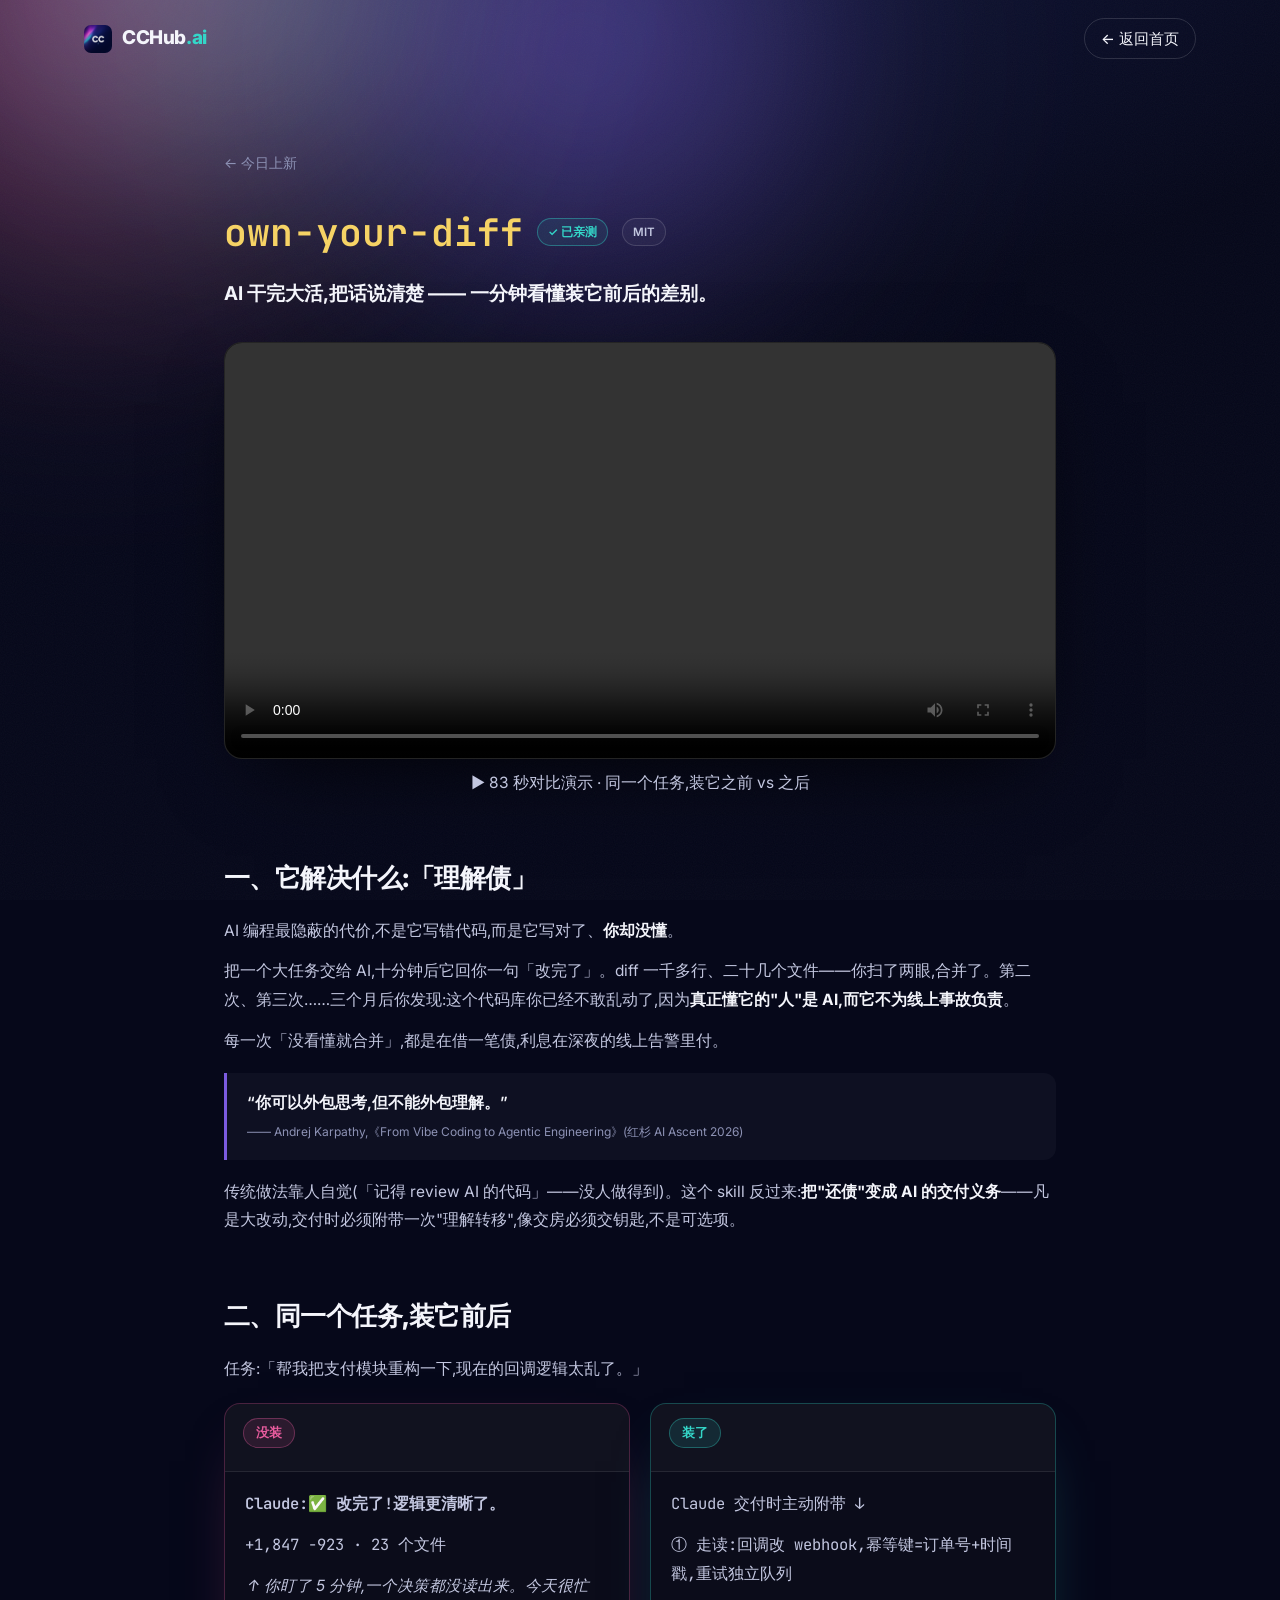
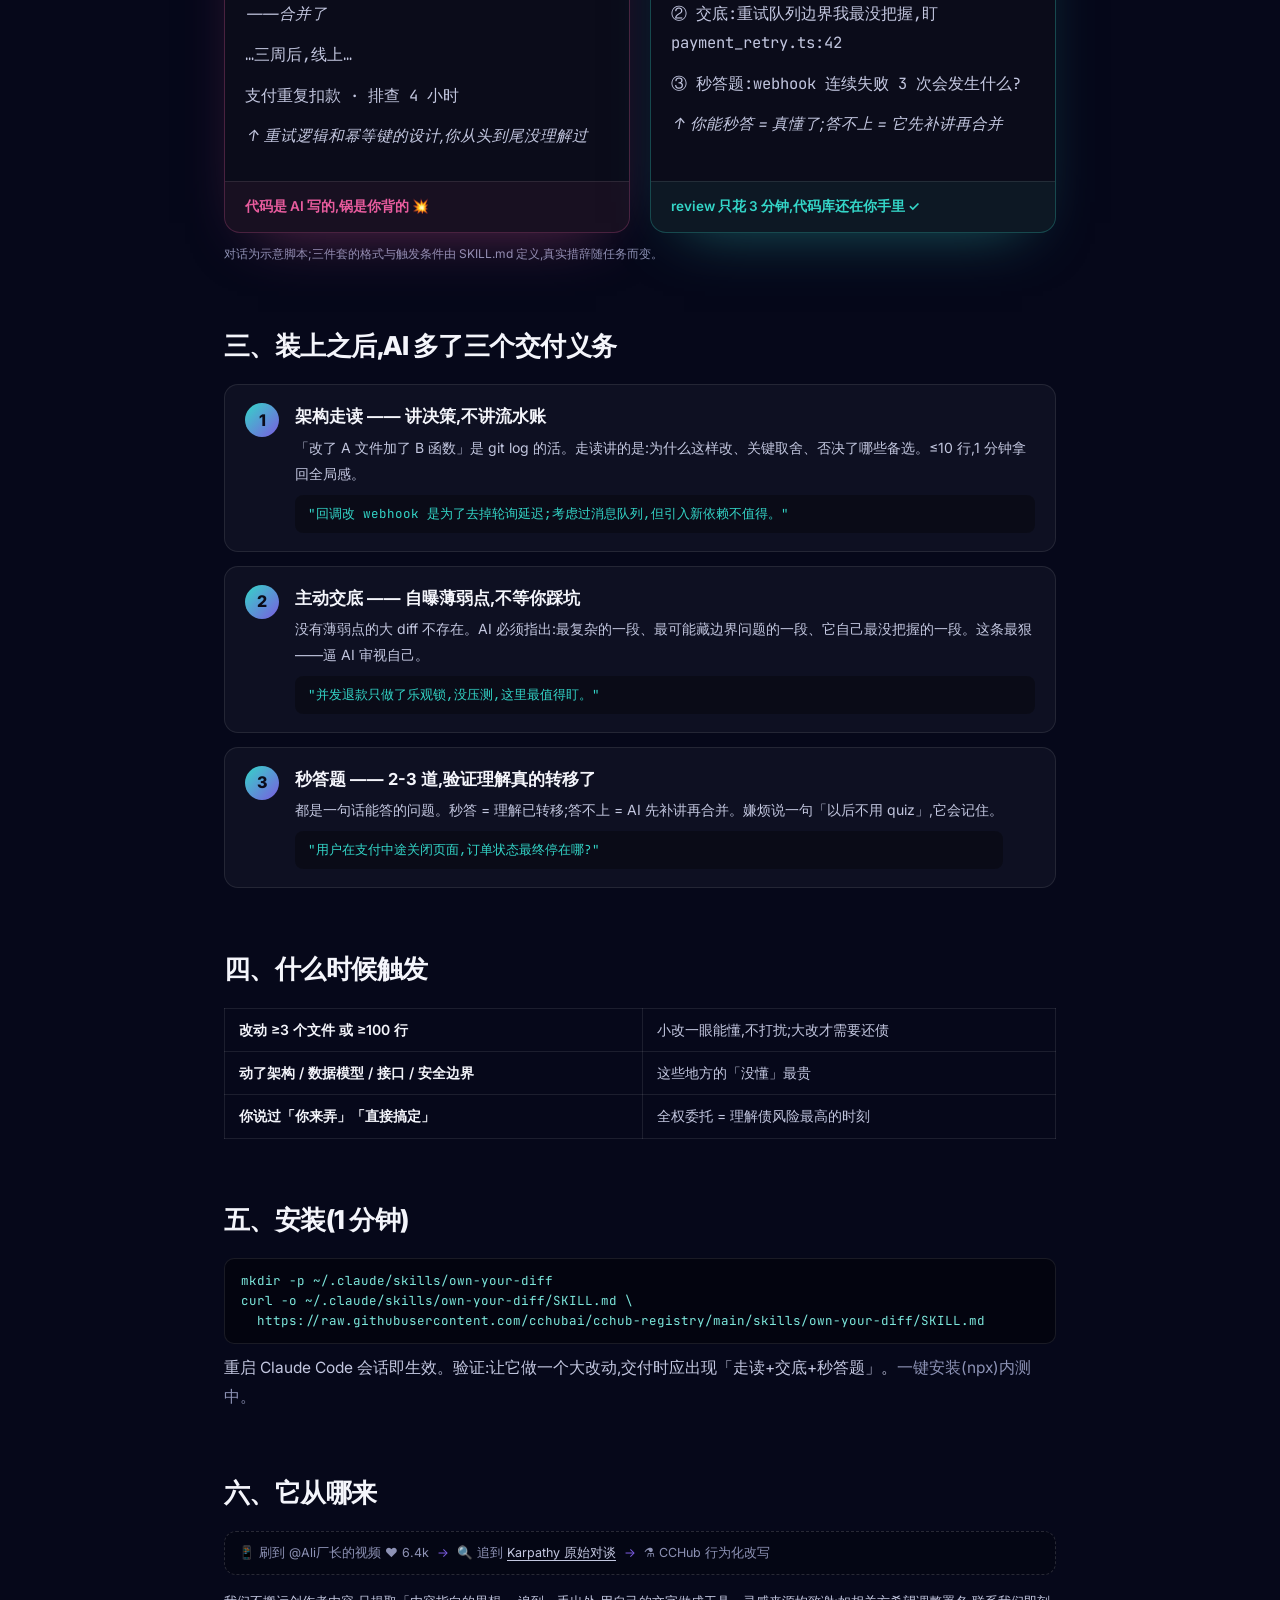
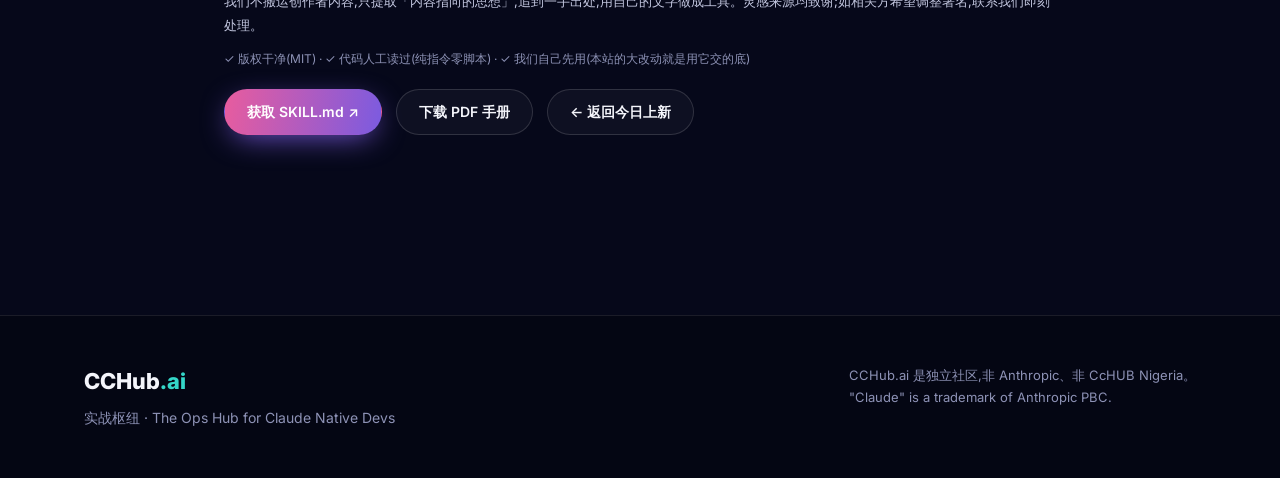
==== docs/skill/own-your-diff.html @ 4784bd50 "feat(site): own-your-diff 站内详解页(内嵌视频+图文全文+PDF下载),首页卡片接入口" ====
<!DOCTYPE html>
<html lang="zh-CN">
<head>
<meta charset="UTF-8">
<meta name="viewport" content="width=device-width, initial-scale=1.0">
<title>own-your-diff · 详解 — CCHub.ai</title>
<meta name="description" content="own-your-diff:AI 干完大活,把话说清楚。视频+图文详解使用前后的差别。">
<link rel="icon" type="image/png" href="../assets/favicon.png">
<link rel="preconnect" href="https://fonts.googleapis.com">
<link rel="preconnect" href="https://fonts.gstatic.com" crossorigin>
<link href="https://fonts.googleapis.com/css2?family=Inter:wght@400;500;600;700;800&family=JetBrains+Mono:wght@400;500&display=swap" rel="stylesheet">
<link rel="stylesheet" href="../styles.css?v=9">
<style>
.detail{max-width:880px;margin:0 auto;padding:150px 24px 80px}
.detail__back{font-size:14px;color:var(--ink-mute)}
.detail__back:hover{color:var(--au-teal)}
.detail__head{margin:26px 0 14px;display:flex;align-items:center;gap:14px;flex-wrap:wrap}
.detail__head code{font-family:var(--mono);font-size:clamp(26px,4vw,38px);font-weight:600;color:#f6d365}
.detail__tag{font-size:15px;color:var(--ink-soft)}
.detail h2{font-size:clamp(21px,2.6vw,26px);font-weight:800;letter-spacing:-.02em;margin:60px 0 18px}
.detail p{font-size:15.5px;color:var(--ink-soft);line-height:1.85;margin-bottom:12px}
.detail p b{color:var(--ink)}
.video-wrap{margin:30px 0 8px;border:1px solid var(--line-2);border-radius:18px;overflow:hidden;
  box-shadow:0 30px 80px -30px rgba(0,0,0,.8);background:#000}
.video-wrap video{width:100%;display:block}
.video-cap{font-size:12.5px;color:var(--ink-mute);text-align:center;margin-top:10px}
.dl-row{display:flex;gap:14px;flex-wrap:wrap;margin-top:20px}
.quote2{border-left:3px solid var(--au-violet);background:var(--glass);padding:16px 20px;border-radius:0 12px 12px 0;margin:18px 0}
.quote2 p{margin:0;font-weight:600;color:var(--ink)}
.quote2 small{color:var(--ink-mute);font-size:12px}
.beh2{display:flex;gap:16px;align-items:flex-start;border:1px solid var(--line);border-radius:14px;
  padding:18px 20px;margin-bottom:14px;background:var(--glass)}
.beh2 .no{flex:none;width:34px;height:34px;border-radius:50%;display:grid;place-items:center;
  font-weight:800;color:#0b0c1a;background:linear-gradient(135deg,var(--au-teal),var(--au-violet))}
.beh2 h3{font-size:16.5px;margin-bottom:5px}
.beh2 p{font-size:14px;margin-bottom:8px}
.beh2 .eg{font-family:var(--mono);font-size:12.5px;color:var(--au-teal);background:rgba(0,0,0,.3);
  border-radius:8px;padding:9px 13px}
.trg{width:100%;border-collapse:collapse;font-size:14px;margin-top:6px}
.trg td{border:1px solid var(--line);padding:10px 14px;color:var(--ink-soft)}
.trg td:first-child{color:var(--ink);font-weight:600}
.cmd2{font-family:var(--mono);font-size:12.5px;color:#7de8dd;background:rgba(0,0,0,.4);border:1px solid var(--line);
  border-radius:10px;padding:12px 16px;margin:10px 0;overflow-x:auto;white-space:pre}
.detail .find__trace{margin:14px 0}
</style>
</head>
<body>

<div class="aurora" aria-hidden="true">
  <div class="aurora__ribbon aurora__ribbon--1"></div>
  <div class="aurora__ribbon aurora__ribbon--2"></div>
  <div class="aurora__ribbon aurora__ribbon--3"></div>
  <div class="aurora__grain"></div>
</div>

<header class="nav" id="nav">
  <div class="nav__inner">
    <a class="brand" href="../index.html"><img class="brand__mark" src="../assets/favicon.png" alt="" width="28" height="28"><span class="brand__word">CCHub<span class="brand__tld">.ai</span></span></a>
    <nav class="nav__links"><a class="nav__cta" href="../index.html">← 返回首页</a></nav>
  </div>
</header>

<main class="detail">
  <a class="detail__back" href="../index.html#still">← 今日上新</a>
  <div class="detail__head">
    <code>own-your-diff</code>
    <span class="badge badge--safe">✓ 已亲测</span><span class="badge badge--mit">MIT</span>
  </div>
  <p class="detail__tag" style="font-size:19px;font-weight:700;color:var(--ink)">AI 干完大活,把话说清楚 —— 一分钟看懂装它前后的差别。</p>

  <div class="video-wrap"><video controls playsinline preload="metadata" src="../media/own-your-diff/demo.mp4"></video></div>
  <p class="video-cap">▶ 83 秒对比演示 · 同一个任务,装它之前 vs 之后</p>

  <h2>一、它解决什么:「理解债」</h2>
  <p>AI 编程最隐蔽的代价,不是它写错代码,而是它写对了、<b>你却没懂</b>。</p>
  <p>把一个大任务交给 AI,十分钟后它回你一句「改完了」。diff 一千多行、二十几个文件——你扫了两眼,合并了。第二次、第三次……三个月后你发现:这个代码库你已经不敢乱动了,因为<b>真正懂它的"人"是 AI,而它不为线上事故负责</b>。</p>
  <p>每一次「没看懂就合并」,都是在借一笔债,利息在深夜的线上告警里付。</p>
  <div class="quote2">
    <p>“你可以外包思考,但不能外包理解。”</p>
    <small>—— Andrej Karpathy,《From Vibe Coding to Agentic Engineering》(红杉 AI Ascent 2026)</small>
  </div>
  <p>传统做法靠人自觉(「记得 review AI 的代码」——没人做得到)。这个 skill 反过来:<b>把"还债"变成 AI 的交付义务</b>——凡是大改动,交付时必须附带一次"理解转移",像交房必须交钥匙,不是可选项。</p>

  <h2>二、同一个任务,装它前后</h2>
  <p style="margin-bottom:20px">任务:「帮我把支付模块重构一下,现在的回调逻辑太乱了。」</p>
  <div class="ba">
    <article class="ba__col ba__col--bad">
      <div class="ba__bar"><span class="ba__tag ba__tag--bad">没装</span></div>
      <div class="ba__term">
        <p class="t-ai t-ai--bad">Claude:✅ 改完了!逻辑更清晰了。</p>
        <p class="t-bad">+1,847 −923 · 23 个文件</p>
        <p class="t-note t-note--bad">↑ 你盯了 5 分钟,一个决策都没读出来。今天很忙——合并了</p>
        <p class="t-out">…三周后,线上…</p>
        <p class="t-bad">支付重复扣款 · 排查 4 小时</p>
        <p class="t-note t-note--bad">↑ 重试逻辑和幂等键的设计,你从头到尾没理解过</p>
      </div>
      <div class="ba__verdict ba__verdict--bad">代码是 AI 写的,锅是你背的 💥</div>
    </article>
    <article class="ba__col ba__col--ok">
      <div class="ba__bar"><span class="ba__tag ba__tag--ok">装了</span></div>
      <div class="ba__term">
        <p class="t-ai">Claude 交付时主动附带 ↓</p>
        <p class="t-ok">① 走读:回调改 webhook,幂等键=订单号+时间戳,重试独立队列</p>
        <p class="t-ok">② 交底:重试队列边界我最没把握,盯 payment_retry.ts:42</p>
        <p class="t-ok">③ 秒答题:webhook 连续失败 3 次会发生什么?</p>
        <p class="t-note">↑ 你能秒答 = 真懂了;答不上 = 它先补讲再合并</p>
      </div>
      <div class="ba__verdict ba__verdict--ok">review 只花 3 分钟,代码库还在你手里 ✓</div>
    </article>
  </div>
  <p style="font-size:12px;color:var(--ink-mute);margin-top:10px">对话为示意脚本;三件套的格式与触发条件由 SKILL.md 定义,真实措辞随任务而变。</p>

  <h2>三、装上之后,AI 多了三个交付义务</h2>
  <div class="beh2"><span class="no">1</span><div>
    <h3>架构走读 —— 讲决策,不讲流水账</h3>
    <p>「改了 A 文件加了 B 函数」是 git log 的活。走读讲的是:为什么这样改、关键取舍、否决了哪些备选。≤10 行,1 分钟拿回全局感。</p>
    <div class="eg">"回调改 webhook 是为了去掉轮询延迟;考虑过消息队列,但引入新依赖不值得。"</div>
  </div></div>
  <div class="beh2"><span class="no">2</span><div>
    <h3>主动交底 —— 自曝薄弱点,不等你踩坑</h3>
    <p>没有薄弱点的大 diff 不存在。AI 必须指出:最复杂的一段、最可能藏边界问题的一段、它自己最没把握的一段。这条最狠——逼 AI 审视自己。</p>
    <div class="eg">"并发退款只做了乐观锁,没压测,这里最值得盯。"</div>
  </div></div>
  <div class="beh2"><span class="no">3</span><div>
    <h3>秒答题 —— 2-3 道,验证理解真的转移了</h3>
    <p>都是一句话能答的问题。秒答 = 理解已转移;答不上 = AI 先补讲再合并。嫌烦说一句「以后不用 quiz」,它会记住。</p>
    <div class="eg">"用户在支付中途关闭页面,订单状态最终停在哪?"</div>
  </div></div>

  <h2>四、什么时候触发</h2>
  <table class="trg">
    <tr><td>改动 ≥3 个文件 或 ≥100 行</td><td>小改一眼能懂,不打扰;大改才需要还债</td></tr>
    <tr><td>动了架构 / 数据模型 / 接口 / 安全边界</td><td>这些地方的「没懂」最贵</td></tr>
    <tr><td>你说过「你来弄」「直接搞定」</td><td>全权委托 = 理解债风险最高的时刻</td></tr>
  </table>

  <h2>五、安装(1 分钟)</h2>
  <div class="cmd2">mkdir -p ~/.claude/skills/own-your-diff
curl -o ~/.claude/skills/own-your-diff/SKILL.md \
  https://raw.githubusercontent.com/cchubai/cchub-registry/main/skills/own-your-diff/SKILL.md</div>
  <p>重启 Claude Code 会话即生效。验证:让它做一个大改动,交付时应出现「走读+交底+秒答题」。<span style="color:var(--ink-mute)">一键安装(npx)内测中。</span></p>

  <h2>六、它从哪来</h2>
  <div class="find__trace">
    <span>📱 刷到 @Ali厂长的视频 ❤ 6.4k</span><i>→</i>
    <span>🔍 追到 <a href="https://karpathy.bearblog.dev/sequoia-ascent-2026/" target="_blank" rel="noopener">Karpathy 原始对谈</a></span><i>→</i>
    <span>⚗️ CCHub 行为化改写</span>
  </div>
  <p style="font-size:13px">我们不搬运创作者内容,只提取「内容指向的思想」,追到一手出处,用自己的文字做成工具。灵感来源均致谢;如相关方希望调整署名,联系我们即刻处理。</p>
  <div class="find__checks" style="margin-top:6px">✓ 版权干净(MIT) · ✓ 代码人工读过(纯指令零脚本) · ✓ 我们自己先用(本站的大改动就是用它交的底)</div>

  <div class="dl-row">
    <a class="btn btn--primary btn--sm" href="https://github.com/cchubai/cchub-registry/blob/main/skills/own-your-diff/SKILL.md" target="_blank" rel="noopener">获取 SKILL.md ↗</a>
    <a class="btn btn--ghost btn--sm" href="../media/own-your-diff/guide.pdf" target="_blank" rel="noopener">下载 PDF 手册</a>
    <a class="btn btn--ghost btn--sm" href="../index.html#still">← 返回今日上新</a>
  </div>
</main>

<footer class="foot">
  <div class="foot__inner">
    <div class="foot__brand"><span class="brand__word">CCHub<span class="brand__tld">.ai</span></span><p>实战枢纽 · The Ops Hub for Claude Native Devs</p></div>
    <div class="foot__legal"><p>CCHub.ai 是独立社区,非 Anthropic、非 CcHUB Nigeria。</p><p>"Claude" is a trademark of Anthropic PBC.</p></div>
  </div>
</footer>

<script>
const nav=document.getElementById('nav');
const onS=()=>nav.classList.toggle('scrolled',scrollY>24); onS();
addEventListener('scroll',onS,{passive:true});
document.addEventListener('visibilitychange',()=>document.documentElement.classList.toggle('halt',document.hidden));
</script>
</body>
</html>
---- docs/styles.css ----
/* ============================================================
   CCHub.ai — Iridescent Dark "E"
   Palette sampled from the locked E-avatar brand asset.
   ============================================================ */

:root{
  /* midnight base */
  --bg-0:#06081A;
  --bg-1:#0A0D26;
  --bg-2:#0E1233;
  /* aurora */
  --au-pink:#E85C9E;
  --au-magenta:#C94FBC;
  --au-violet:#7B5BE0;
  --au-indigo:#5B4BD8;
  --au-teal:#34D6C8;
  /* ink */
  --ink:#F4F5FB;
  --ink-soft:#C3C7E0;
  --ink-mute:#8D92B5;
  --line:rgba(255,255,255,.09);
  --line-2:rgba(255,255,255,.14);
  --glass:rgba(255,255,255,.035);
  --glass-2:rgba(255,255,255,.06);
  /* type */
  --sans:'Inter','PingFang SC','Hiragino Sans GB','Microsoft YaHei',system-ui,sans-serif;
  --mono:'JetBrains Mono',ui-monospace,'SF Mono',Menlo,monospace;
  /* scale */
  --w:1160px;
  --r:18px;
  --ease:cubic-bezier(.22,.61,.36,1);
}

*{box-sizing:border-box;margin:0;padding:0}
html{scroll-behavior:smooth}
body{
  font-family:var(--sans);
  background:var(--bg-0);
  color:var(--ink);
  line-height:1.6;
  -webkit-font-smoothing:antialiased;
  text-rendering:optimizeLegibility;
  overflow-x:hidden;
}
a{color:inherit;text-decoration:none}
img{max-width:100%;display:block}
::selection{background:var(--au-violet);color:#fff}

/* ---------- aurora backdrop ---------- */
.aurora{position:fixed;inset:0;z-index:-1;overflow:hidden;background:
  radial-gradient(120% 80% at 50% -10%,#11163b 0%,var(--bg-0) 55%),var(--bg-0)}
.aurora__ribbon{position:absolute;border-radius:50%;filter:blur(90px);opacity:.55;mix-blend-mode:screen;will-change:transform}
.aurora__ribbon--1{width:60vw;height:60vw;top:-22vw;left:-12vw;
  background:radial-gradient(circle at 30% 30%,var(--au-pink),transparent 60%);
  animation:drift1 26s var(--ease) infinite alternate}
.aurora__ribbon--2{width:55vw;height:55vw;top:-18vw;left:18vw;
  background:radial-gradient(circle at 50% 40%,var(--au-violet),transparent 62%);
  animation:drift2 32s var(--ease) infinite alternate}
.aurora__ribbon--3{width:48vw;height:48vw;top:-26vw;left:-2vw;
  background:radial-gradient(circle at 40% 50%,var(--au-teal),transparent 60%);
  opacity:.38;animation:drift3 38s var(--ease) infinite alternate}
@keyframes drift1{to{transform:translate(8vw,6vw) scale(1.12)}}
@keyframes drift2{to{transform:translate(-7vw,9vw) scale(1.08)}}
@keyframes drift3{to{transform:translate(10vw,4vw) scale(1.15)}}
.aurora__grain{position:absolute;inset:0;opacity:.04;
  background-image:url("data:image/svg+xml,%3Csvg xmlns='http://www.w3.org/2000/svg' width='160' height='160'%3E%3Cfilter id='n'%3E%3CfeTurbulence type='fractalNoise' baseFrequency='.9' numOctaves='2'/%3E%3C/filter%3E%3Crect width='100%25' height='100%25' filter='url(%23n)'/%3E%3C/svg%3E")}

@media (prefers-reduced-motion:reduce){
  .aurora__ribbon{animation:none}
  html{scroll-behavior:auto}
}

/* ---------- nav ---------- */
.nav{position:fixed;top:0;left:0;right:0;z-index:50;transition:all .4s var(--ease)}
.nav__inner{max-width:var(--w);margin:0 auto;padding:18px 24px;display:flex;align-items:center;justify-content:space-between}
.nav.scrolled{backdrop-filter:blur(18px) saturate(140%);background:rgba(8,10,28,.72);border-bottom:1px solid var(--line)}
.nav.scrolled .nav__inner{padding-top:12px;padding-bottom:12px}
.brand{display:flex;align-items:center;gap:10px;font-weight:800;font-size:19px;letter-spacing:-.02em}
.brand__mark{border-radius:7px}
.brand__tld{color:var(--au-teal)}
.nav__links{display:flex;align-items:center;gap:30px;font-size:14.5px;font-weight:500;color:var(--ink-soft)}
.nav__links a{transition:color .2s}
.nav__links a:hover{color:var(--ink)}
.nav__cta{padding:8px 16px;border:1px solid var(--line-2);border-radius:999px;color:var(--ink)!important}
.nav__cta:hover{background:var(--glass-2);border-color:var(--au-violet)}

/* ---------- hero ---------- */
.hero{max-width:var(--w);margin:0 auto;padding:188px 24px 110px;text-align:center}
.hero__inner{max-width:760px;margin:0 auto}
.pill{display:inline-flex;align-items:center;gap:8px;padding:6px 15px;border:1px solid var(--line-2);
  border-radius:999px;font-size:13px;font-weight:500;color:var(--ink-soft);background:var(--glass);margin-bottom:30px}
.pill__dot{width:7px;height:7px;border-radius:50%;background:var(--au-teal);box-shadow:0 0 10px var(--au-teal);animation:pulse 2.4s infinite}
@keyframes pulse{50%{opacity:.4}}
.hero__title{font-size:clamp(38px,5.6vw,62px);line-height:1.08;font-weight:800;letter-spacing:-.035em;margin-bottom:26px;text-wrap:balance}
.hero__title .grad{display:block}
.grad{background:linear-gradient(100deg,var(--au-pink),var(--au-violet) 45%,var(--au-teal));
  -webkit-background-clip:text;background-clip:text;color:transparent}
.hero__sub{font-size:clamp(16px,2.2vw,20px);color:var(--ink-soft);max-width:600px;margin:0 auto 36px}
.hero__sub strong{color:var(--ink);font-weight:600}
.hero__cta{display:flex;gap:14px;justify-content:center;flex-wrap:wrap;margin-bottom:40px}
.btn{padding:14px 28px;border-radius:999px;font-weight:600;font-size:15.5px;transition:all .25s var(--ease);cursor:pointer;border:1px solid transparent}
.btn--primary{background:linear-gradient(100deg,var(--au-pink),var(--au-violet));color:#fff;box-shadow:0 8px 30px -8px var(--au-violet)}
.btn--primary:hover{transform:translateY(-2px);box-shadow:0 14px 40px -8px var(--au-violet)}
.btn--ghost{border-color:var(--line-2);color:var(--ink);background:var(--glass)}
.btn--ghost:hover{background:var(--glass-2);border-color:var(--au-violet)}
.hero__install{display:inline-flex;align-items:center;gap:14px;padding:10px 10px 10px 20px;border:1px solid var(--line);
  border-radius:12px;background:rgba(0,0,0,.32);font-family:var(--mono);font-size:14.5px;margin-bottom:22px}
.hero__install code{color:var(--au-teal)}
.copy{font-family:var(--sans);font-size:13px;font-weight:600;color:var(--ink-soft);background:var(--glass-2);
  border:1px solid var(--line);border-radius:8px;padding:7px 14px;cursor:pointer;transition:all .2s}
.copy:hover{color:var(--ink);border-color:var(--au-violet)}
.copy.done{color:var(--au-teal);border-color:var(--au-teal)}
.hero__note{font-size:14px;color:var(--ink-mute)}
.hero__note strong{color:var(--au-teal);font-weight:600}

/* ---------- pillars ---------- */
.pillars{max-width:var(--w);margin:0 auto;padding:20px 24px 80px}
.pillars__grid{display:grid;grid-template-columns:repeat(3,1fr);gap:20px}
.pillar{padding:32px 28px;border:1px solid var(--line);border-radius:var(--r);background:var(--glass);transition:all .35s var(--ease)}
.pillar:hover{border-color:var(--line-2);background:var(--glass-2);transform:translateY(-3px)}
.pillar__ic{width:44px;height:44px;border-radius:12px;margin-bottom:18px;position:relative;
  background:linear-gradient(135deg,var(--au-violet),var(--au-pink));opacity:.92}
.pillar__ic[data-ic=install]{background:linear-gradient(135deg,var(--au-teal),var(--au-violet))}
.pillar__ic[data-ic=trust]{background:linear-gradient(135deg,var(--au-pink),var(--au-teal))}
.pillar h3{font-size:19px;font-weight:700;letter-spacing:-.01em;margin-bottom:10px}
.pillar p{font-size:15px;color:var(--ink-soft)}
.pillar code{font-family:var(--mono);font-size:13px;color:var(--au-teal);background:rgba(0,0,0,.3);padding:1px 6px;border-radius:5px}

/* ---------- sections ---------- */
.section{max-width:var(--w);margin:0 auto;padding:90px 24px}
.section--alt{position:relative}
.section__head{text-align:center;max-width:620px;margin:0 auto 56px}
.eyebrow{font-family:var(--mono);font-size:12.5px;font-weight:500;letter-spacing:.16em;color:var(--au-teal);text-transform:uppercase}
.section__head h2{font-size:clamp(28px,4vw,42px);font-weight:800;letter-spacing:-.03em;margin:14px 0 14px}
.section__lead{font-size:17px;color:var(--ink-soft)}
.section__more{text-align:center;margin-top:40px;color:var(--ink-mute);font-size:15px}
.section__more a{color:var(--au-teal);font-weight:500}
.section__more strong{color:var(--ink)}

/* ---------- registry cards ---------- */
.cards{display:grid;grid-template-columns:repeat(2,1fr);gap:22px}
.card{position:relative;padding:30px;border:1px solid var(--line);border-radius:var(--r);
  background:linear-gradient(180deg,var(--glass-2),var(--glass));overflow:hidden;transition:all .35s var(--ease)}
.card::before{content:"";position:absolute;inset:0;border-radius:var(--r);padding:1px;opacity:0;transition:opacity .35s;
  background:linear-gradient(120deg,var(--au-pink),var(--au-violet),var(--au-teal));
  -webkit-mask:linear-gradient(#000 0 0) content-box,linear-gradient(#000 0 0);-webkit-mask-composite:xor;mask-composite:exclude}
.card:hover{transform:translateY(-4px)}
.card:hover::before{opacity:.7}
.card__top{display:flex;align-items:center;justify-content:space-between;margin-bottom:16px}
.card__axis{font-family:var(--mono);font-size:12px;color:var(--ink-mute);letter-spacing:.04em}
.badges{display:flex;gap:8px}
.badge{font-size:11.5px;font-weight:600;padding:4px 10px;border-radius:999px;border:1px solid var(--line-2)}
.badge--tier{color:#0b0c1a;background:linear-gradient(100deg,#f6d365,#fda085);border:none;font-weight:800}
.badge--safe{color:var(--au-teal);border-color:rgba(52,214,200,.4);background:rgba(52,214,200,.08)}
.badge--mit{color:var(--ink-soft);background:var(--glass)}
.card__name{font-family:var(--mono);font-size:20px;font-weight:500;letter-spacing:-.01em;margin-bottom:6px;color:#fff}
.card__src{font-size:13px;color:var(--ink-mute);margin-bottom:16px}
.card__desc{font-size:15px;color:var(--ink-soft);margin-bottom:20px}
.card__note{font-size:13.5px;color:var(--ink-mute);border-left:2px solid var(--au-violet);padding-left:12px;margin-bottom:22px;font-style:italic}
.card__install{display:flex;align-items:center;gap:10px;padding:9px 9px 9px 16px;border:1px solid var(--line);
  border-radius:10px;background:rgba(0,0,0,.34);font-family:var(--mono);font-size:13px}
.card__install code{color:var(--au-teal);overflow:hidden;text-overflow:ellipsis;white-space:nowrap;flex:1}

/* ---------- gates ---------- */
.gates{display:grid;grid-template-columns:repeat(3,1fr);gap:20px}
.gate{padding:34px 30px;border:1px solid var(--line);border-radius:var(--r);background:var(--glass);transition:all .35s var(--ease)}
.gate:hover{border-color:var(--line-2);transform:translateY(-3px)}
.gate__no{font-family:var(--mono);font-size:13px;color:var(--au-teal);letter-spacing:.1em}
.gate h3{font-size:22px;font-weight:700;margin:14px 0 12px;letter-spacing:-.01em}
.gate p{font-size:15px;color:var(--ink-soft)}

/* ---------- pipeline flow ---------- */
.flow{display:flex;align-items:stretch;justify-content:center;gap:14px;flex-wrap:wrap}
.flow__step{flex:1;min-width:220px;padding:30px 26px;border:1px solid var(--line);border-radius:var(--r);
  background:var(--glass);transition:all .35s var(--ease)}
.flow__step:hover{border-color:var(--line-2);transform:translateY(-3px)}
.flow__badge{display:inline-block;font-family:var(--mono);font-size:12px;font-weight:500;padding:4px 12px;border-radius:999px;margin-bottom:16px}
.flow__badge--bot{color:var(--au-teal);background:rgba(52,214,200,.1);border:1px solid rgba(52,214,200,.3)}
.flow__badge--human{color:var(--au-pink);background:rgba(232,92,158,.1);border:1px solid rgba(232,92,158,.34)}
.flow__step h3{font-size:20px;font-weight:700;margin-bottom:10px}
.flow__step p{font-size:14.5px;color:var(--ink-soft)}
.flow__arrow{display:flex;align-items:center;font-size:26px;color:var(--ink-mute)}

/* ---------- band ---------- */
.band{max-width:var(--w);margin:40px auto 0;padding:0 24px}
.band__inner{text-align:center;padding:70px 40px;border-radius:28px;border:1px solid var(--line);
  background:radial-gradient(120% 140% at 50% 0%,rgba(123,91,224,.22),transparent 60%),var(--glass);position:relative;overflow:hidden}
.band__inner h2{font-size:clamp(26px,3.6vw,38px);font-weight:800;letter-spacing:-.03em;margin-bottom:14px}
.band__inner p{font-size:17px;color:var(--ink-soft);margin-bottom:30px}
.band__cta{display:flex;gap:14px;justify-content:center;flex-wrap:wrap}

/* ---------- footer ---------- */
.foot{margin-top:100px;border-top:1px solid var(--line);background:rgba(0,0,0,.24)}
.foot__inner{max-width:var(--w);margin:0 auto;padding:48px 24px;display:flex;justify-content:space-between;gap:40px;flex-wrap:wrap}
.foot__brand .brand__word{font-size:22px;font-weight:800}
.foot__brand p{color:var(--ink-mute);font-size:14px;margin-top:8px}
.foot__legal{max-width:520px;font-size:13px;color:var(--ink-mute);line-height:1.7}
.foot__copy{margin-top:10px;color:var(--ink-soft)}

/* ---------- experience: before / after ---------- */
.lead-soft{display:block;margin-top:9px;font-size:13px;color:var(--ink-mute)}
.section__lead code{font-family:var(--mono);font-size:.9em;color:var(--au-teal);background:rgba(0,0,0,.3);padding:2px 8px;border-radius:6px}

.ba-demo{max-width:1000px;margin:0 auto 56px}
.ba-demo:last-of-type{margin-bottom:0}
.ba-demo__name{text-align:center;font-size:15px;font-weight:600;color:var(--ink-soft);margin-bottom:20px}
.ba-demo__name code{font-family:var(--mono);font-size:15px;font-weight:500;color:var(--au-teal)}
.ba-demo__name span{color:var(--ink-mute);font-weight:500}
.ba{display:grid;grid-template-columns:1fr 1fr;gap:20px;max-width:1000px;margin:0 auto}
.ba__col{border:1px solid var(--line);border-radius:16px;overflow:hidden;background:#0b0c1a;display:flex;flex-direction:column;position:relative}
.ba__col--bad{box-shadow:0 24px 60px -34px rgba(232,92,158,.5)}
.ba__col--ok{box-shadow:0 24px 60px -34px rgba(52,214,200,.5)}
.ba__col--bad{border-color:rgba(232,92,158,.28)}
.ba__col--ok{border-color:rgba(52,214,200,.3)}
.ba__bar{padding:14px 18px;border-bottom:1px solid var(--line);background:rgba(255,255,255,.025)}
.ba__tag{display:inline-block;font-size:12.5px;font-weight:700;padding:4px 12px;border-radius:999px;margin-bottom:9px}
.ba__tag--bad{color:var(--au-pink);background:rgba(232,92,158,.12);border:1px solid rgba(232,92,158,.34)}
.ba__tag--ok{color:var(--au-teal);background:rgba(52,214,200,.12);border:1px solid rgba(52,214,200,.34)}
.ba__task{display:block;font-size:13px;color:var(--ink-mute)}
.ba__term{flex:1;padding:18px 20px;font-family:var(--mono);font-size:13px;line-height:1.95}
.ba__term p{margin:0}
.t-cmd{color:var(--ink)}
.t-cmd::before{content:"$ ";color:var(--au-teal)}
.t-out,.t-dim{color:var(--ink-mute)}
.t-ai{color:var(--ink-soft)}
.t-ai--bad{color:var(--au-pink);font-weight:600}
.t-ai--ok{color:var(--au-teal);font-weight:600}
.t-bad{color:#ff7a90}
.t-ok{color:#48e0cf}
.t-note{color:var(--ink-mute);font-style:italic;font-family:var(--sans);font-size:12.5px;padding-left:2px}
.t-note--bad{color:rgba(232,92,158,.85)}
.ba__verdict{padding:14px 20px;border-top:1px solid var(--line);font-size:13.5px;font-weight:600}
.ba__verdict--bad{color:var(--au-pink);background:rgba(232,92,158,.06)}
.ba__verdict--ok{color:var(--au-teal);background:rgba(52,214,200,.06)}
.ba__takeaway{max-width:1000px;margin:30px auto 0;text-align:center;font-size:16.5px;color:var(--ink-soft);line-height:1.8}
.ba__effect{display:inline-block;font-weight:700;color:var(--bg-0);background:linear-gradient(100deg,var(--au-teal),var(--au-violet));padding:3px 12px;border-radius:999px;margin-right:8px;font-size:14px}
.ba__real{display:block;margin-top:10px;font-size:13.5px;color:var(--ink-mute);font-style:italic}

/* ---------- fresh finds: 今日上新货架 ---------- */
.finds{display:grid;grid-template-columns:1fr 1fr;gap:22px;max-width:1060px;margin:0 auto}
.find{display:flex;flex-direction:column;gap:16px;padding:30px 30px 26px;border:1px solid var(--line-2);border-radius:20px;
  background:linear-gradient(180deg,var(--glass-2),var(--glass));position:relative;overflow:hidden;transition:all .3s var(--ease)}
.find::before{content:"";position:absolute;inset:0;border-radius:20px;padding:1px;opacity:0;transition:opacity .35s;
  background:linear-gradient(120deg,var(--au-pink),var(--au-violet),var(--au-teal));
  -webkit-mask:linear-gradient(#000 0 0) content-box,linear-gradient(#000 0 0);-webkit-mask-composite:xor;mask-composite:exclude}
.find:hover::before{opacity:.6}
.find__pain{font-size:clamp(19px,2.2vw,23px);font-weight:800;line-height:1.45;letter-spacing:-.01em;color:var(--ink)}
.find__name{display:flex;align-items:center;gap:12px}
.find__name code{font-family:var(--mono);font-size:16px;color:#f6d365}
.find__gain{font-size:15px;color:var(--ink-soft)}
.find__list{list-style:none;display:flex;flex-direction:column;gap:9px}
.find__list li{font-size:14.5px;color:var(--ink-soft);padding-left:20px;position:relative}
.find__list li::before{content:"✦";position:absolute;left:0;color:var(--au-teal);font-size:12px}
.find__list b{color:var(--ink)}
.find__trace{display:flex;flex-wrap:wrap;align-items:center;gap:8px;font-size:12.5px;color:var(--ink-mute);
  padding:11px 14px;border:1px dashed var(--line-2);border-radius:12px;background:rgba(0,0,0,.22)}
.find__trace a{color:var(--ink-soft);text-decoration:underline;text-underline-offset:3px}
.find__trace a:hover{color:var(--au-teal)}
.find__trace i{font-style:normal;color:var(--au-violet)}
.find__checks{font-size:12px;color:var(--ink-mute)}
.find__checks a{color:var(--au-teal)}
.find__get{margin-top:auto;display:flex;flex-direction:column;gap:8px}
.find__btns{display:flex;gap:10px;flex-wrap:wrap}
.find__btns .btn{flex:1;min-width:150px;text-align:center}
.btn--sm{padding:11px 22px;font-size:14px;text-align:center}
.find__get span{font-size:11.5px;color:var(--ink-mute)}
.find__get span code{font-family:var(--mono);color:var(--ink-soft)}

.intel{max-width:1060px;margin:22px auto 0;display:flex;align-items:center;gap:18px;flex-wrap:wrap;
  padding:16px 22px;border:1px solid rgba(52,214,200,.3);border-radius:16px;background:rgba(52,214,200,.05)}
.intel__tag{flex:none;font-size:11.5px;font-weight:700;color:var(--au-teal);border:1px solid rgba(52,214,200,.4);
  border-radius:999px;padding:4px 12px}
.intel p{flex:1;min-width:240px;font-size:14px;color:var(--ink-soft)}
.intel p b{color:var(--ink)}
.intel>a{flex:none;font-size:13.5px;font-weight:600;color:var(--au-teal)}

.receipt{max-width:820px;margin:26px auto 0;text-align:center;font-size:13.5px;line-height:1.8;color:var(--ink-mute);
  padding-top:18px;border-top:1px dashed var(--line-2)}
.receipt b{color:var(--ink-soft)}
.finds__tail{margin:26px auto 0;text-align:center;font-size:14px;color:var(--ink-soft);font-weight:600}

/* ---------- reveal ---------- */
.reveal{opacity:0;transform:translateY(22px);transition:opacity .7s var(--ease),transform .7s var(--ease)}
.reveal.in{opacity:1;transform:none}

/* ---------- responsive ---------- */
@media (max-width:820px){
  .nav__links a:not(.nav__cta){display:none}
  .pillars__grid,.gates,.ba,.finds{grid-template-columns:1fr}
  .cards{grid-template-columns:1fr}
  .flow__arrow{transform:rotate(90deg)}
  .hero{padding-top:150px}
  .foot__inner{flex-direction:column;gap:24px}
}
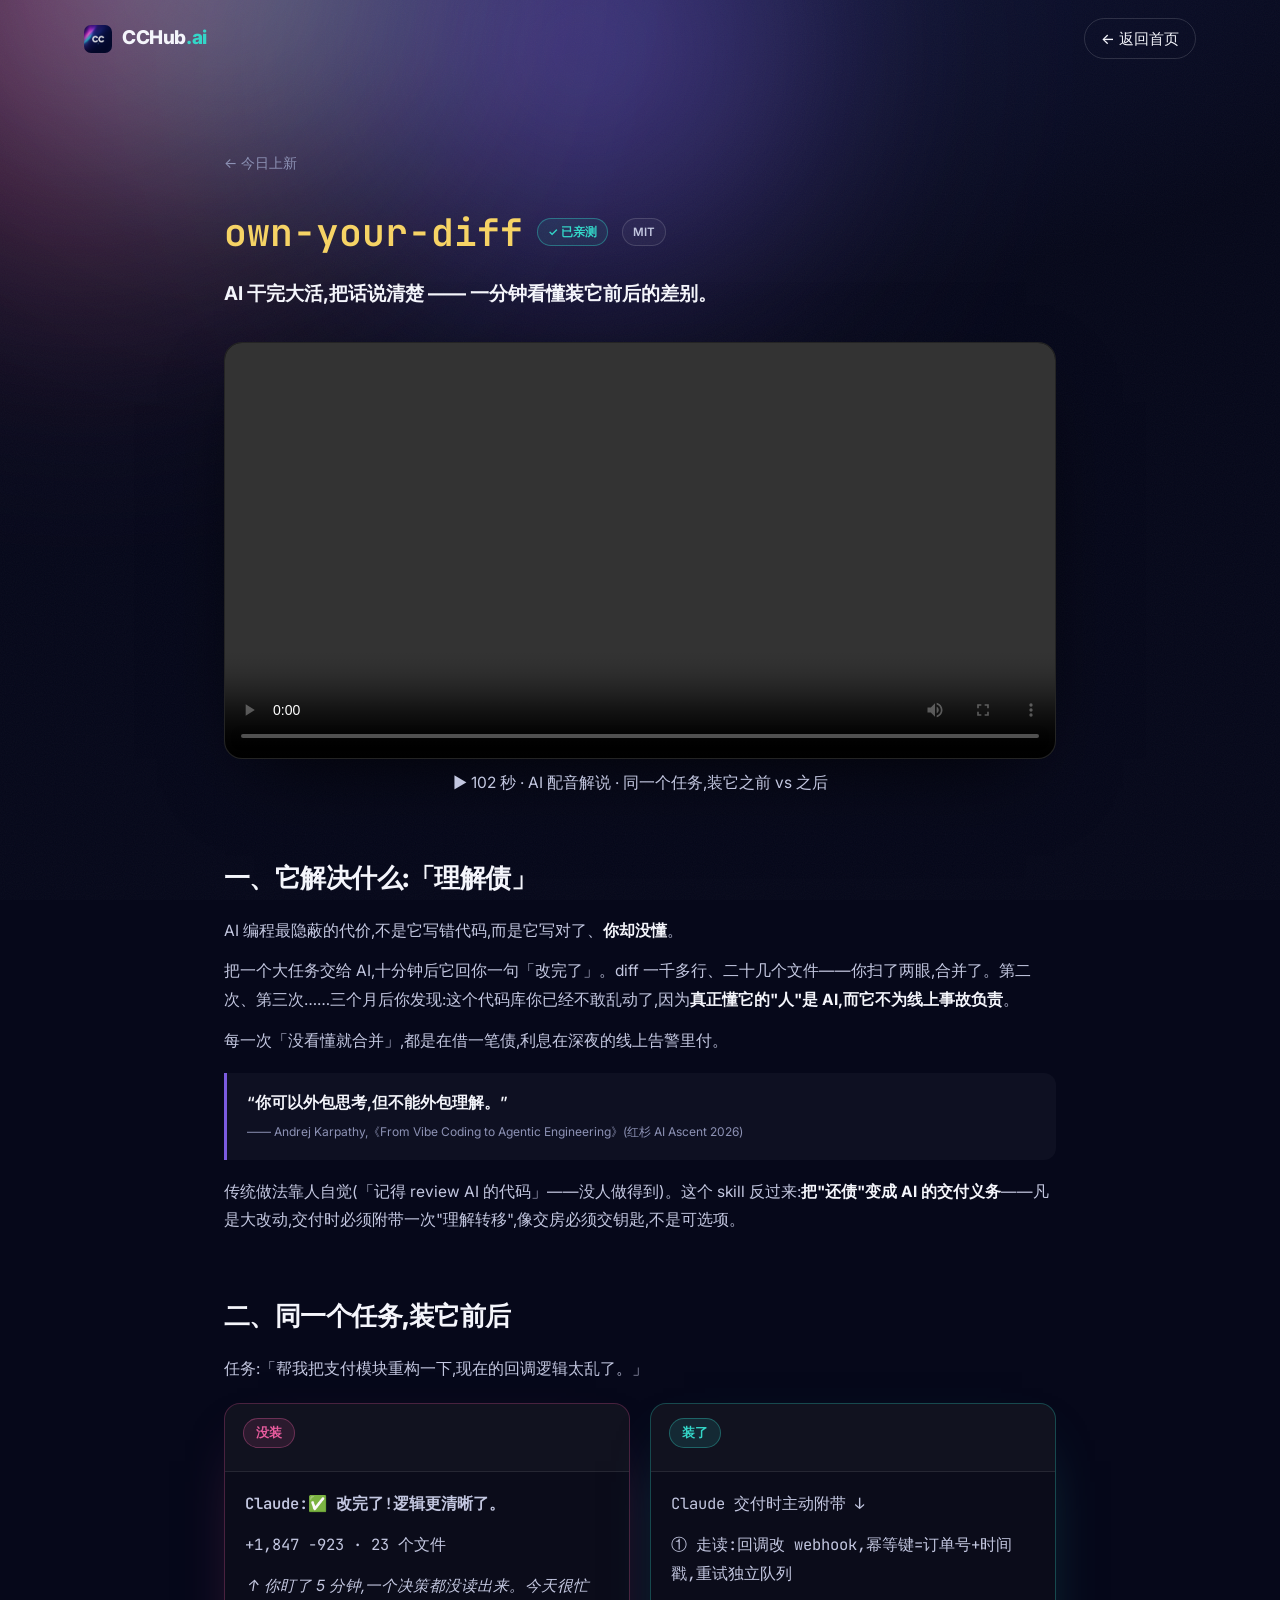
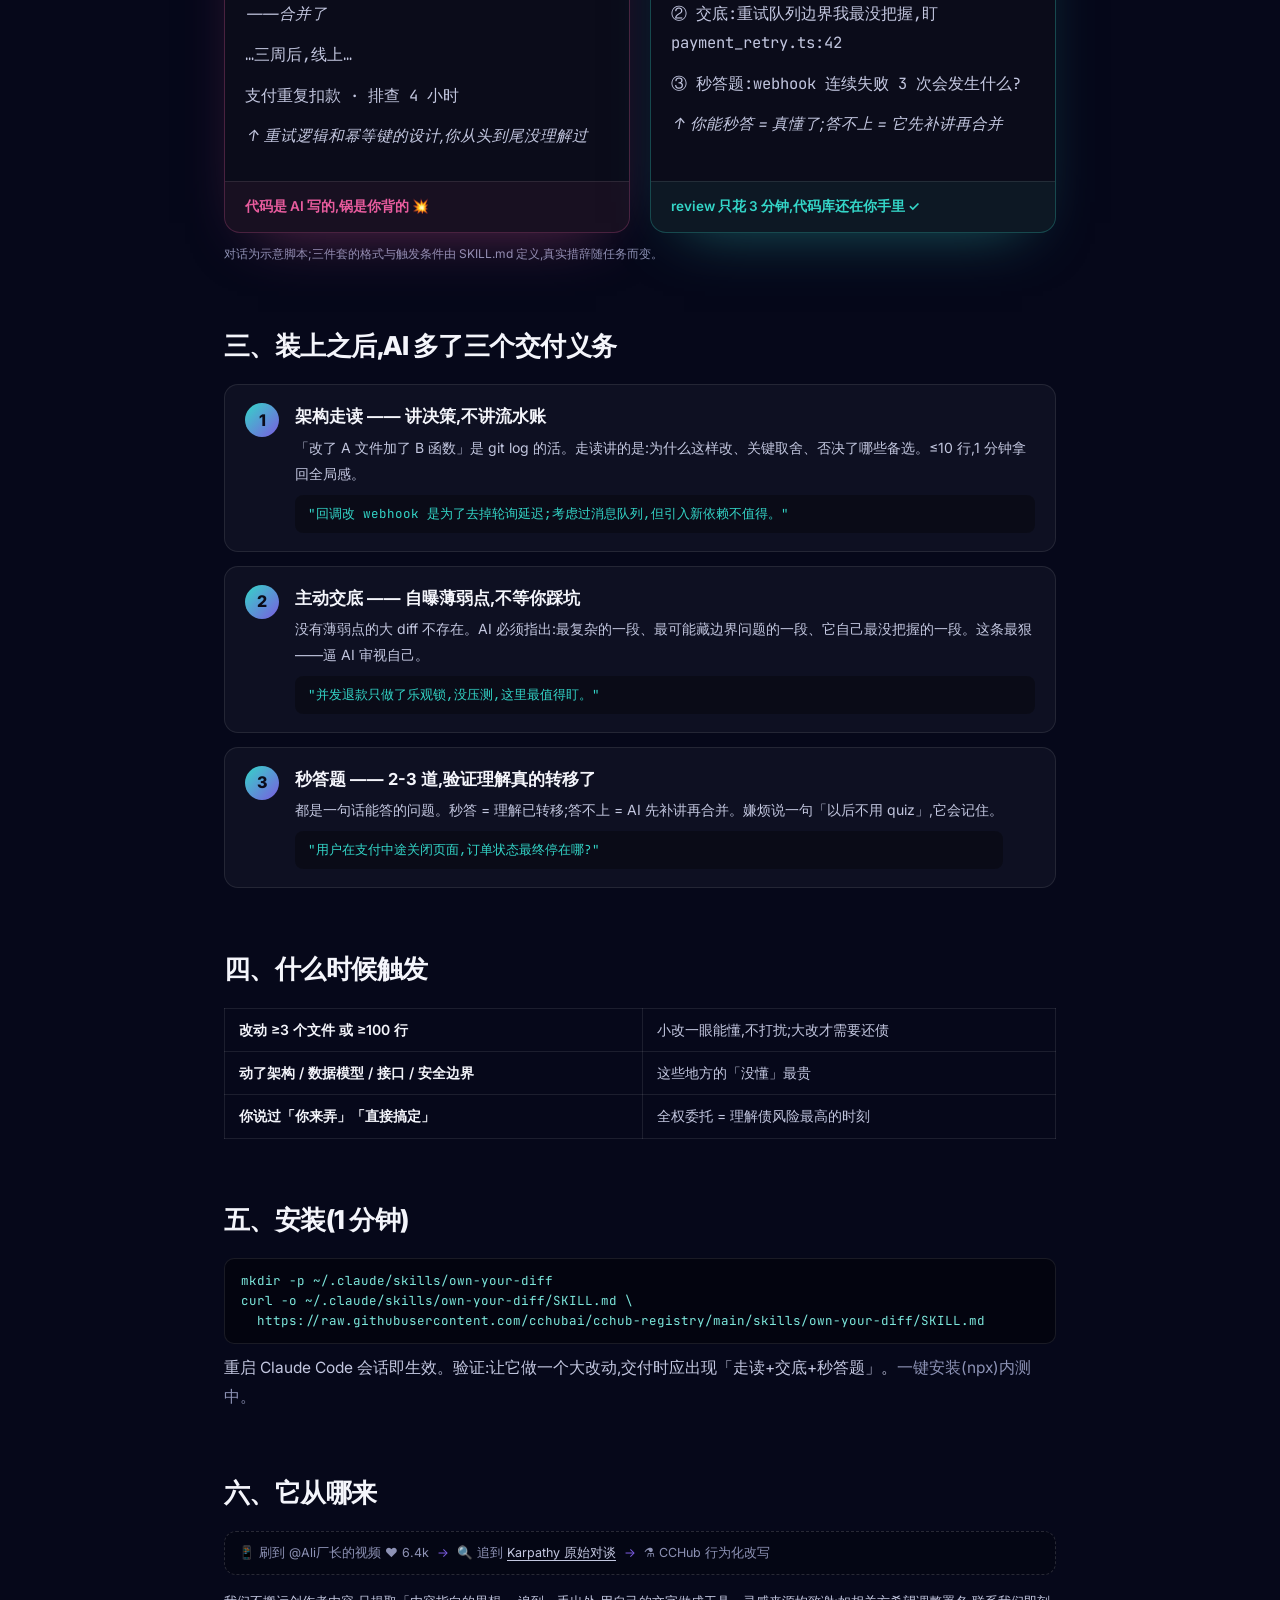
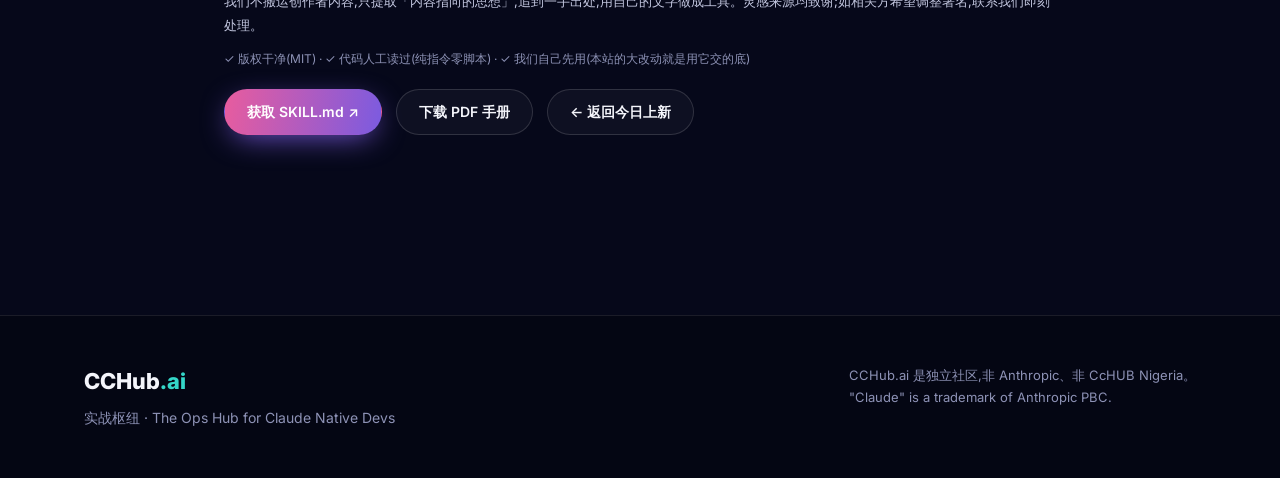
==== commit 7dfd2564: "feat(media): own-your-diff 视频升级 v2(AI配音解说+1080p+动效,102s)" ====
--- a/docs/skill/own-your-diff.html
+++ b/docs/skill/own-your-diff.html
@@ -69,7 +69,7 @@
   <p class="detail__tag" style="font-size:19px;font-weight:700;color:var(--ink)">AI 干完大活,把话说清楚 —— 一分钟看懂装它前后的差别。</p>
 
   <div class="video-wrap"><video controls playsinline preload="metadata" src="../media/own-your-diff/demo.mp4"></video></div>
-  <p class="video-cap">▶ 83 秒对比演示 · 同一个任务,装它之前 vs 之后</p>
+  <p class="video-cap">▶ 102 秒 · AI 配音解说 · 同一个任务,装它之前 vs 之后</p>
 
   <h2>一、它解决什么:「理解债」</h2>
   <p>AI 编程最隐蔽的代价,不是它写错代码,而是它写对了、<b>你却没懂</b>。</p>
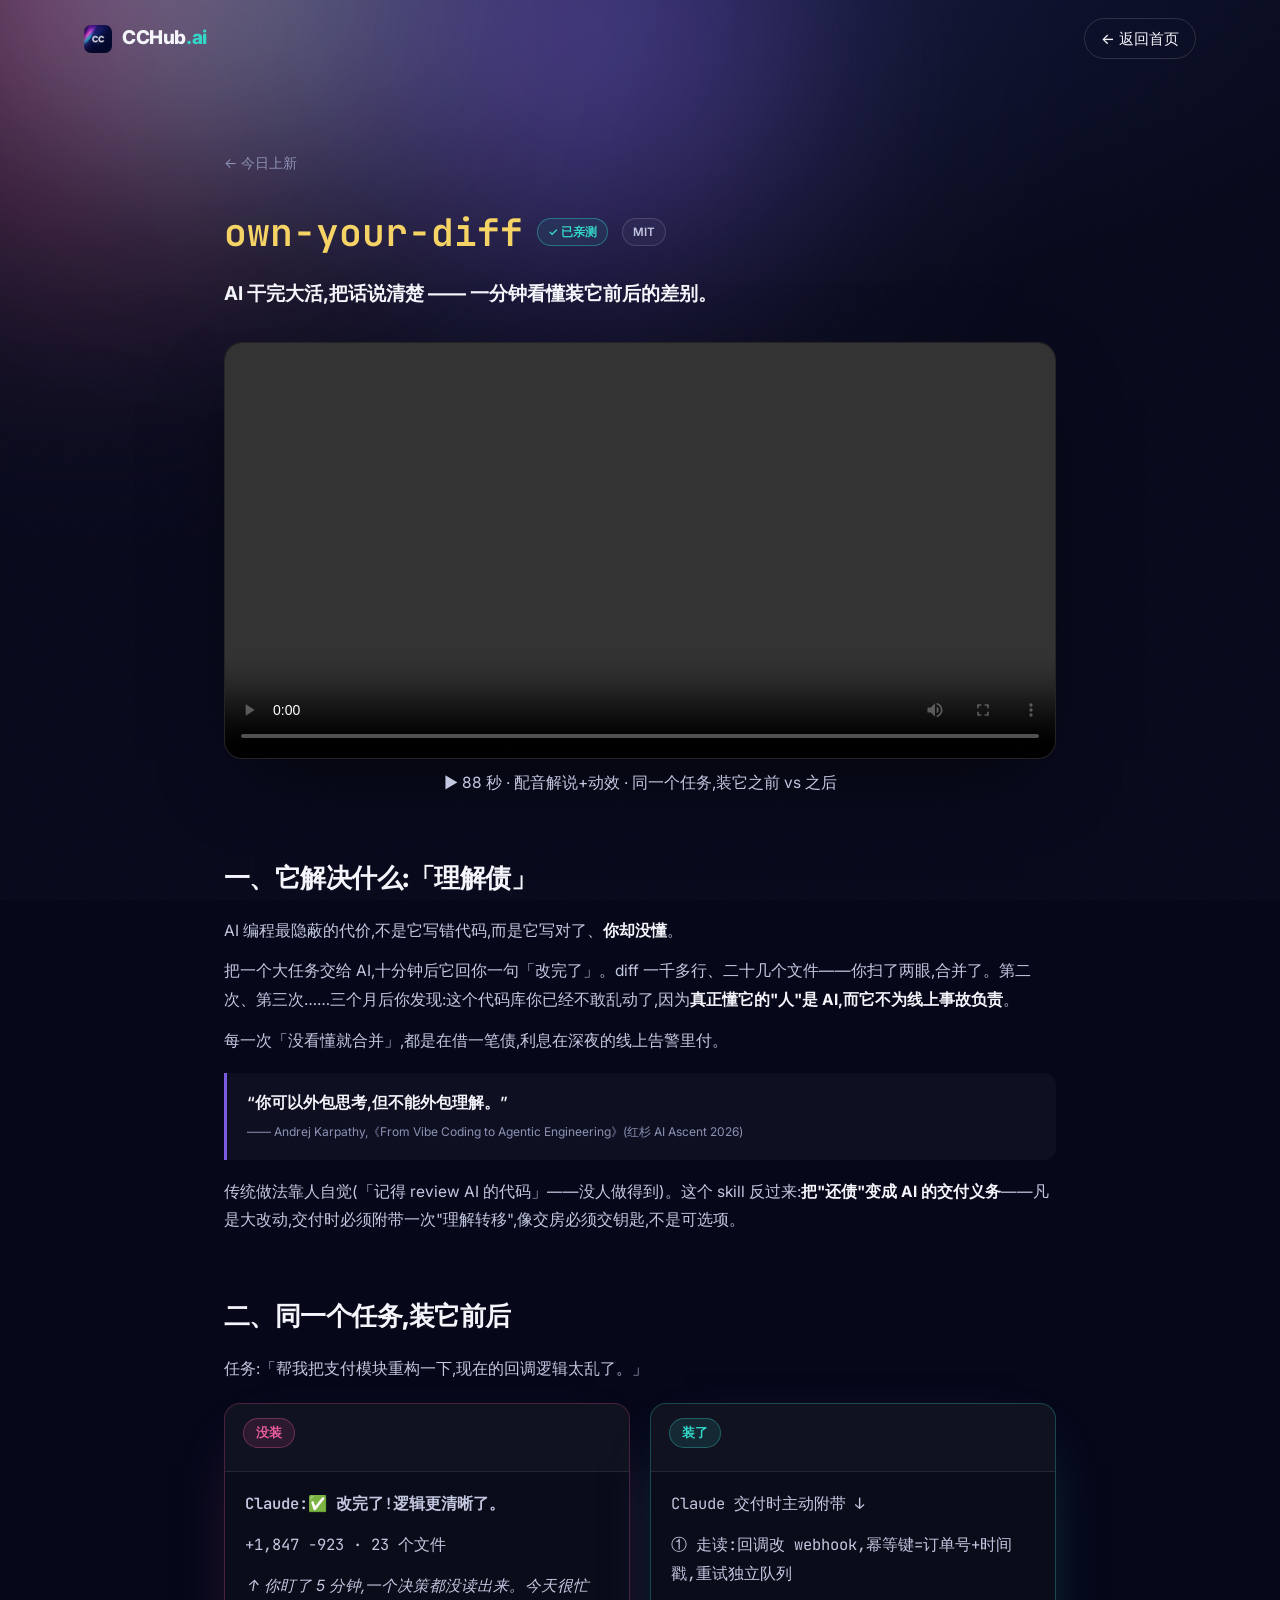
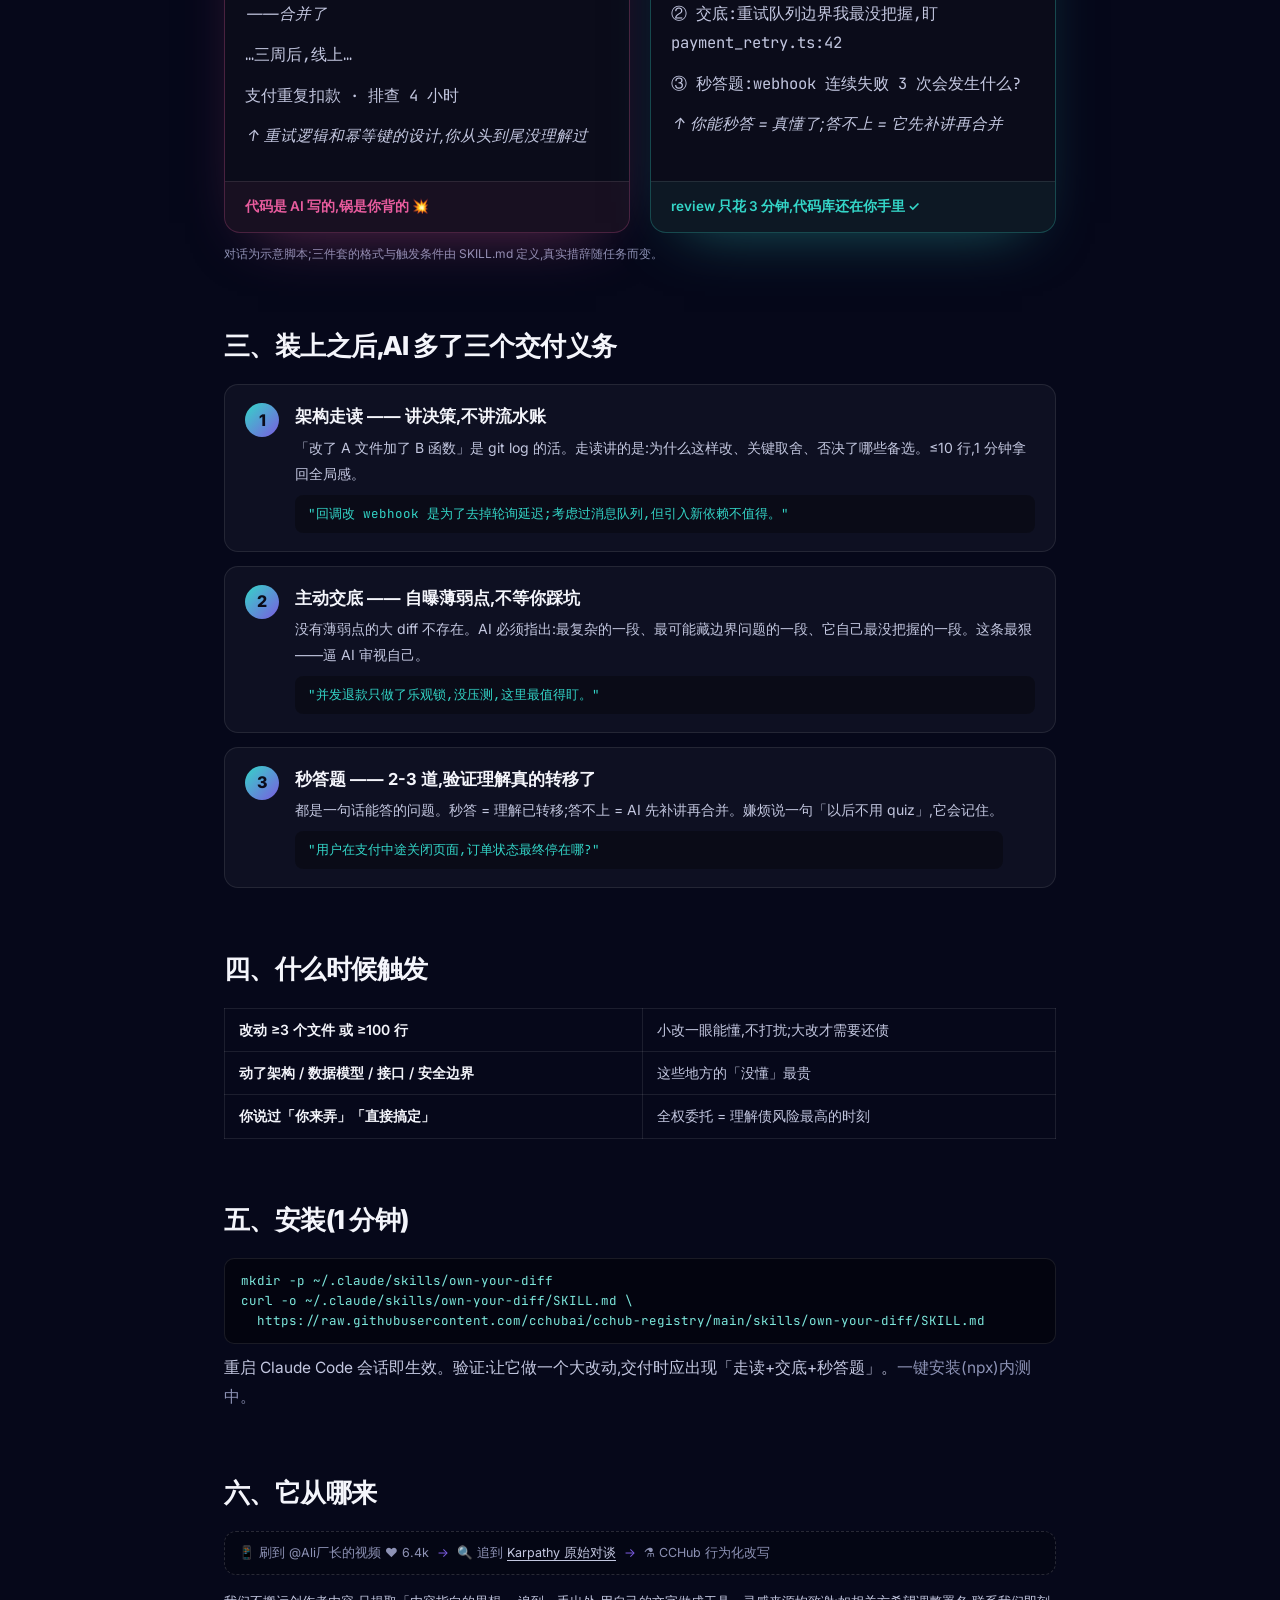
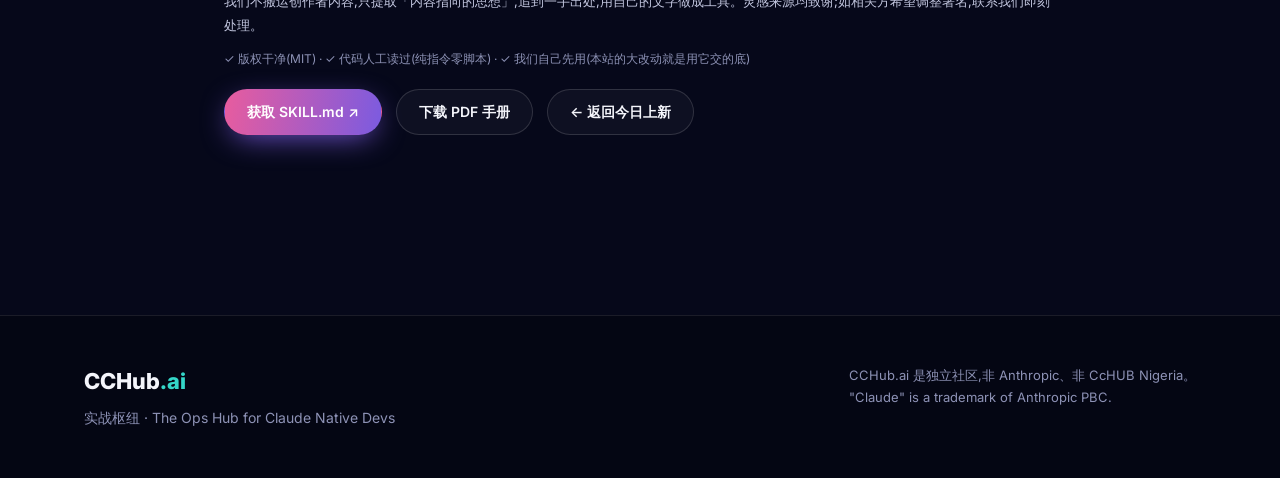
==== commit f0522d36: "feat(media): own-your-diff 视频 v3(Remotion:22拍/动效隐喻/SFX/88s)" ====
--- a/docs/skill/own-your-diff.html
+++ b/docs/skill/own-your-diff.html
@@ -69,7 +69,7 @@
   <p class="detail__tag" style="font-size:19px;font-weight:700;color:var(--ink)">AI 干完大活,把话说清楚 —— 一分钟看懂装它前后的差别。</p>
 
   <div class="video-wrap"><video controls playsinline preload="metadata" src="../media/own-your-diff/demo.mp4"></video></div>
-  <p class="video-cap">▶ 102 秒 · AI 配音解说 · 同一个任务,装它之前 vs 之后</p>
+  <p class="video-cap">▶ 88 秒 · 配音解说+动效 · 同一个任务,装它之前 vs 之后</p>
 
   <h2>一、它解决什么:「理解债」</h2>
   <p>AI 编程最隐蔽的代价,不是它写错代码,而是它写对了、<b>你却没懂</b>。</p>
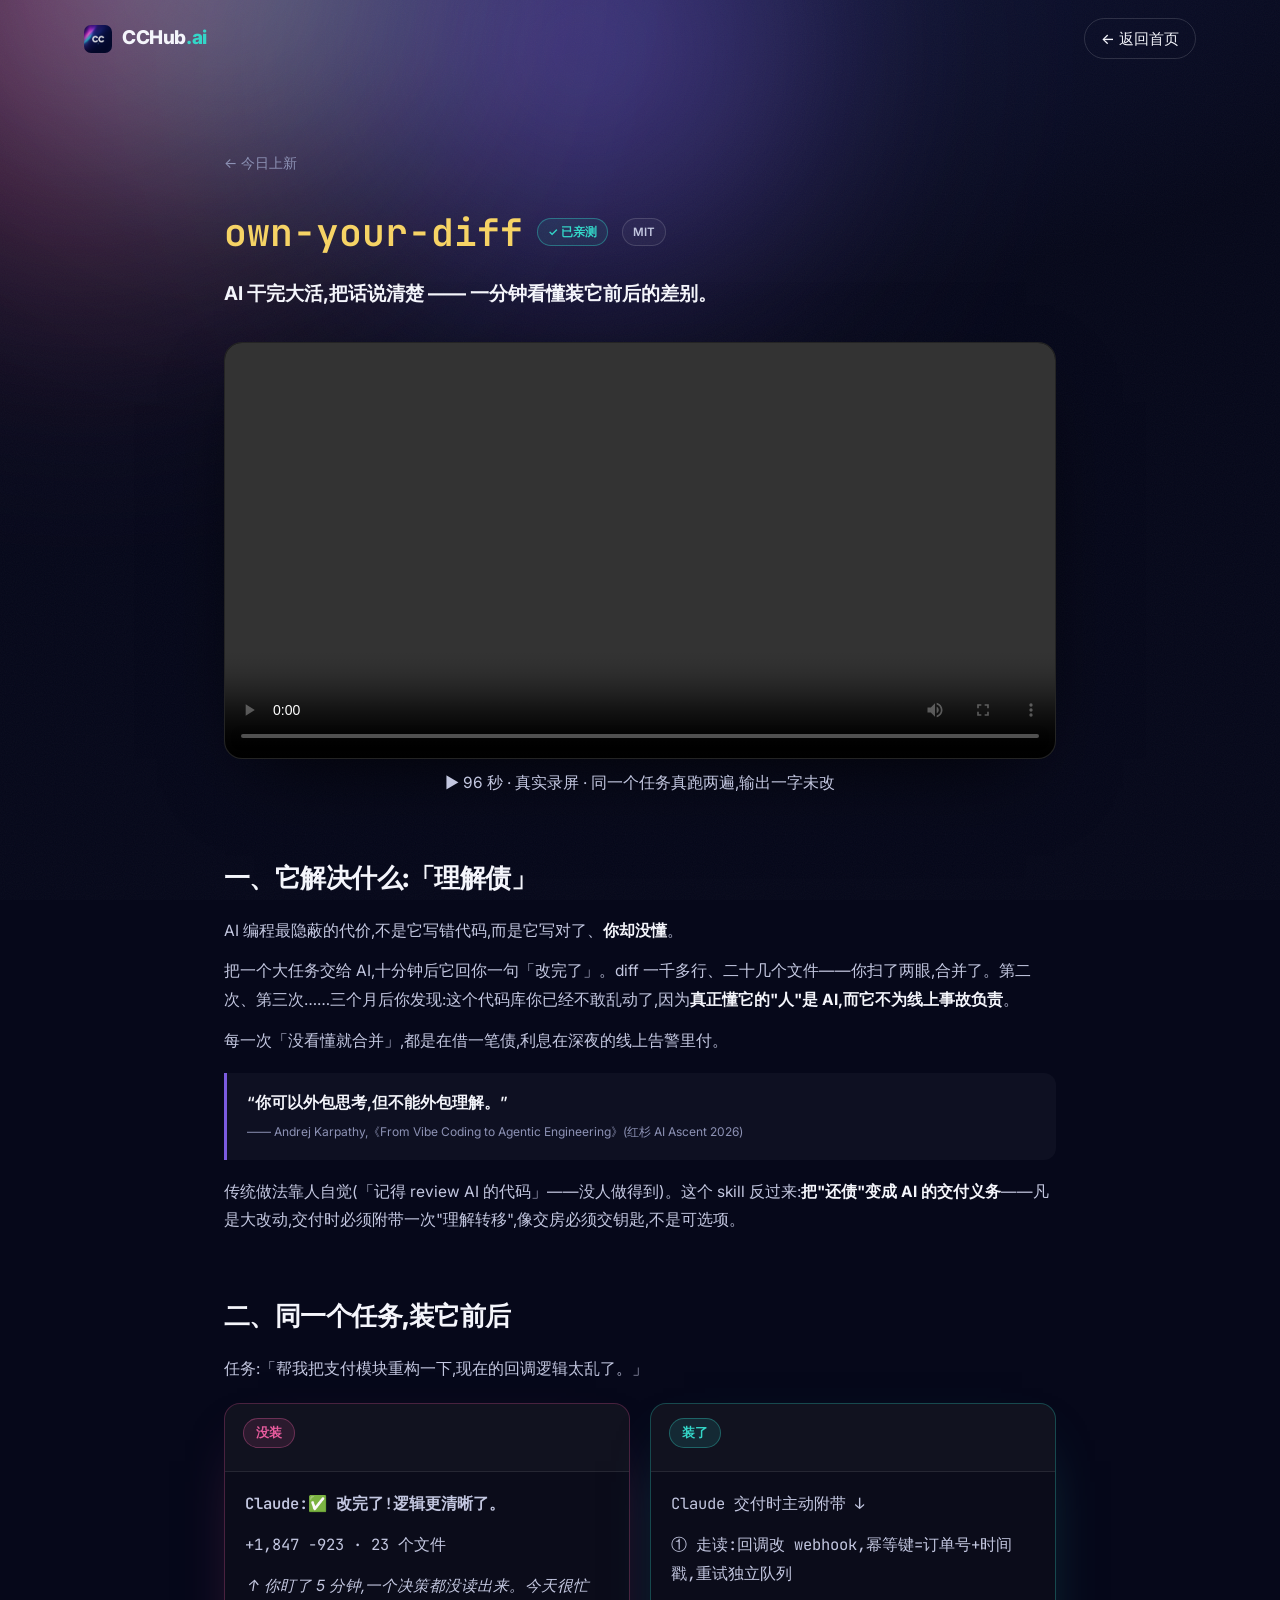
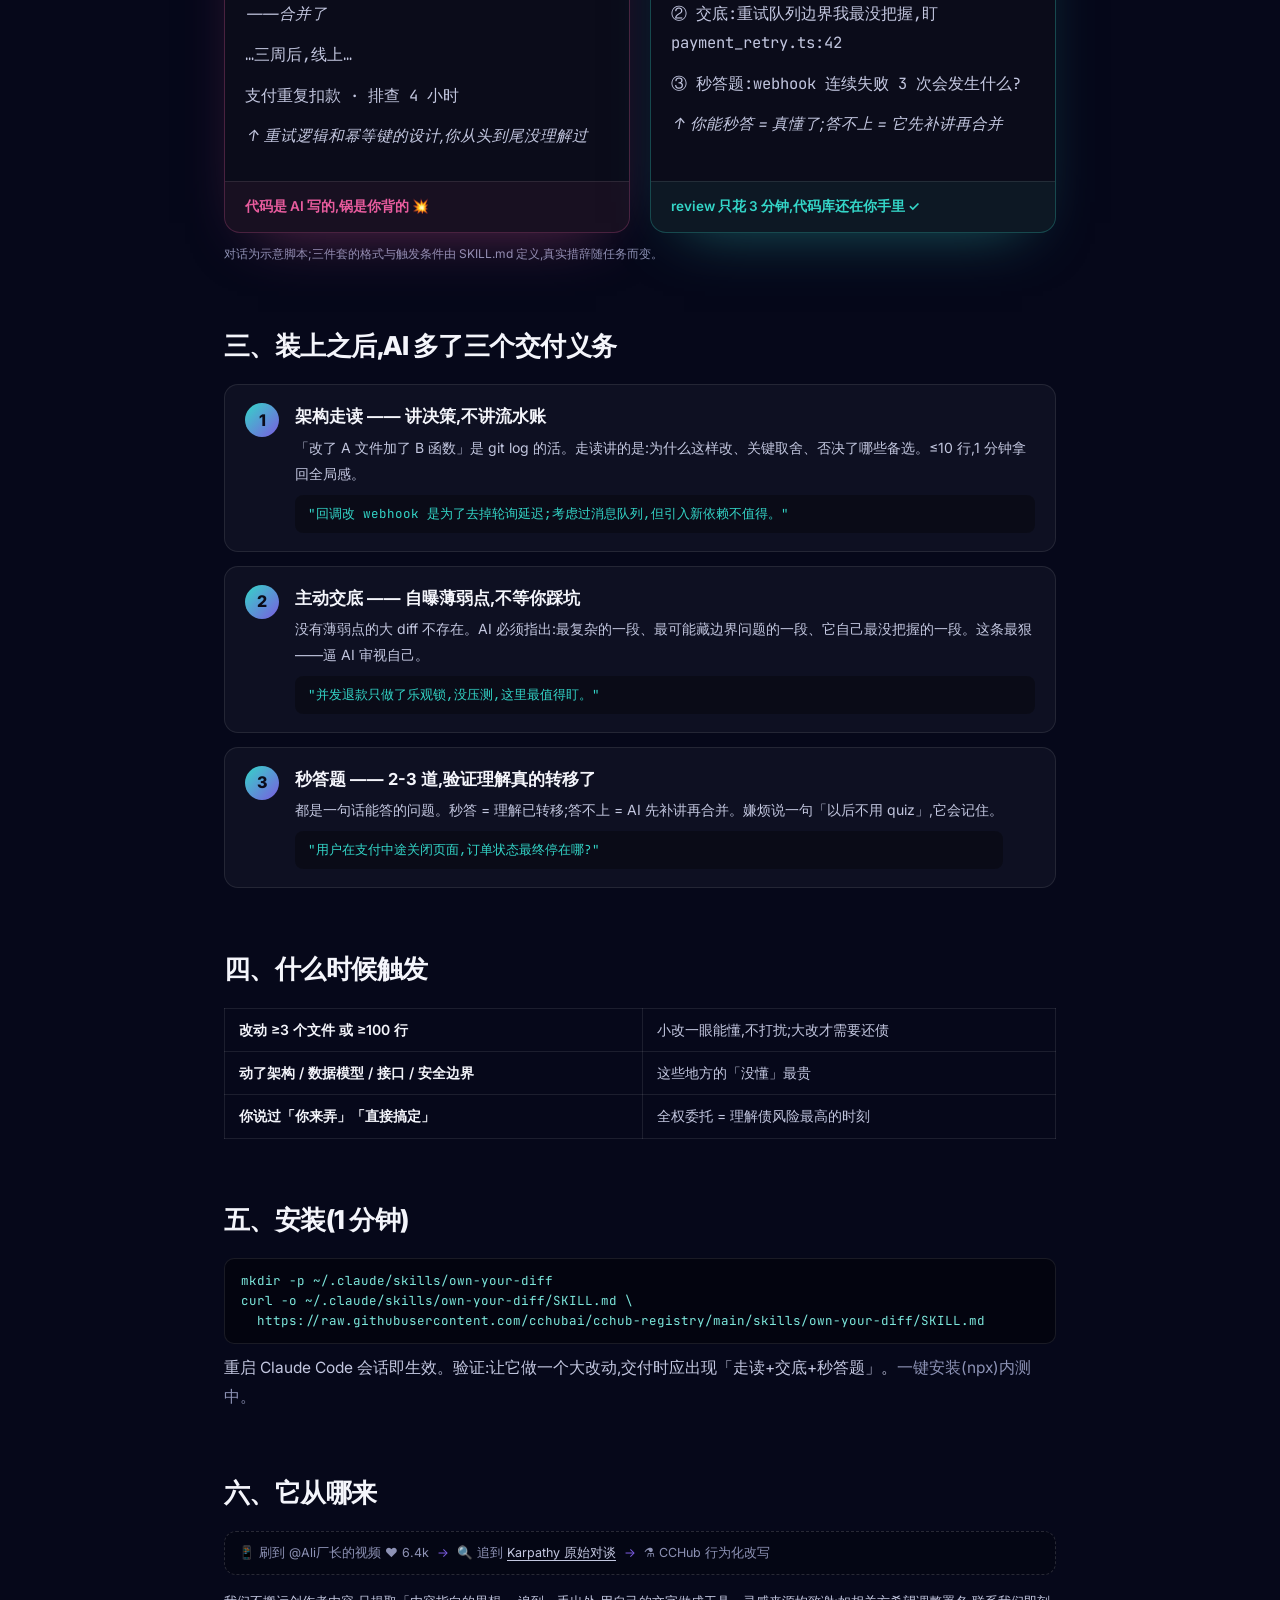
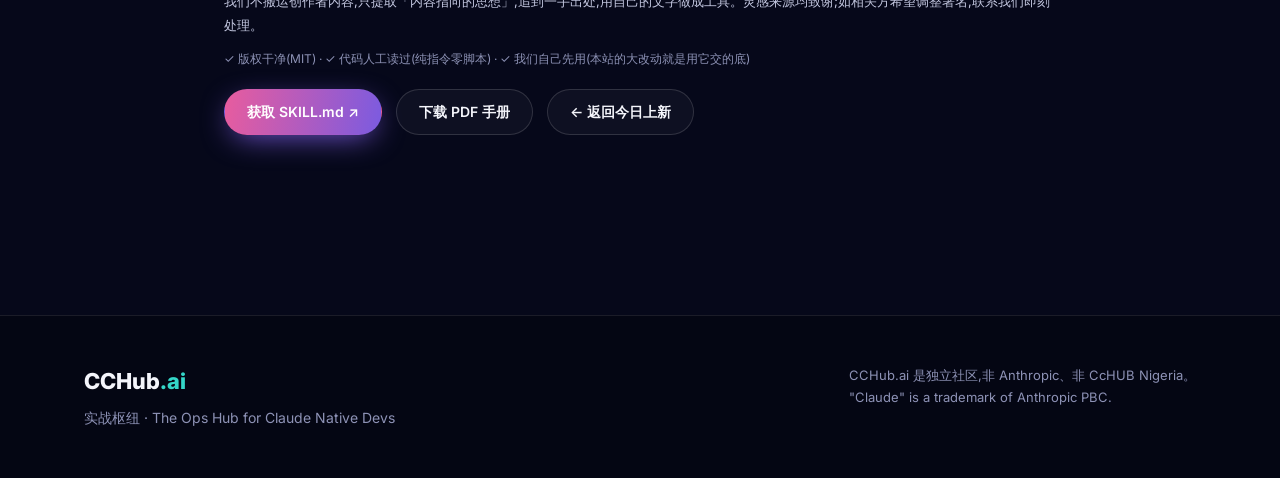
==== commit bcf62db6: "feat: own-your-diff 视频 v4(真实录屏:同任务真跑两遍,原文一字未改)+ SKILL.md v1.1 命令式触发强化" ====
--- a/docs/skill/own-your-diff.html
+++ b/docs/skill/own-your-diff.html
@@ -69,7 +69,7 @@
   <p class="detail__tag" style="font-size:19px;font-weight:700;color:var(--ink)">AI 干完大活,把话说清楚 —— 一分钟看懂装它前后的差别。</p>
 
   <div class="video-wrap"><video controls playsinline preload="metadata" src="../media/own-your-diff/demo.mp4"></video></div>
-  <p class="video-cap">▶ 88 秒 · 配音解说+动效 · 同一个任务,装它之前 vs 之后</p>
+  <p class="video-cap">▶ 96 秒 · 真实录屏 · 同一个任务真跑两遍,输出一字未改</p>
 
   <h2>一、它解决什么:「理解债」</h2>
   <p>AI 编程最隐蔽的代价,不是它写错代码,而是它写对了、<b>你却没懂</b>。</p>
